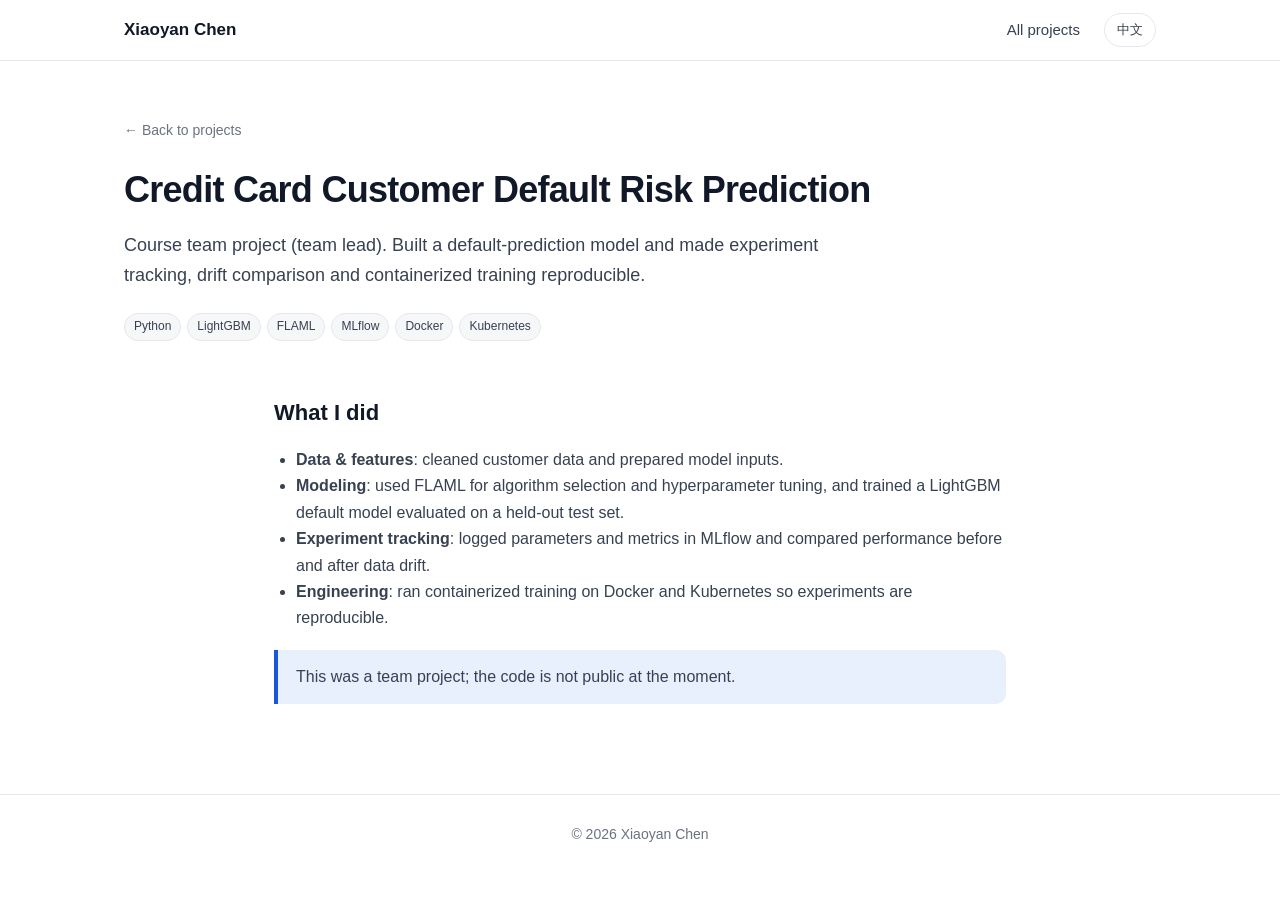
==== projects/credit-risk.html @ d42ccf3e "Portfolio site: home page and three project pages (zh/en) Co-Authored-By: Claude Opus 5.5 <noreply@a" ====
<!DOCTYPE html>
<html lang="zh-CN" data-lang="zh">
<head>
  <meta charset="utf-8">
  <meta name="viewport" content="width=device-width, initial-scale=1">
  <title>信用卡客户违约风险预测 | Xiaoyan Chen</title>
  <link rel="stylesheet" href="../assets/css/style.css">
  <script src="../assets/js/lang.js"></script>
</head>
<body>
<nav class="nav">
  <div class="wrap">
    <a class="brand" href="../index.html"><span class="zh">陈笑颜</span><span class="en">Xiaoyan Chen</span></a>
    <div class="nav-links">
      <a class="keep" href="../index.html#projects"><span class="zh">全部项目</span><span class="en">All projects</span></a>
      <button class="lang-btn" data-toggle-lang type="button"><span class="zh">EN</span><span class="en">中文</span></button>
    </div>
  </div>
</nav>

<header class="detail-hero">
  <div class="wrap">
    <a class="crumb" href="../index.html#projects">← <span class="zh">返回项目列表</span><span class="en">Back to projects</span></a>
    <h1><span class="zh">信用卡客户违约风险预测</span><span class="en">Credit Card Customer Default Risk Prediction</span></h1>
    <p class="lead">
      <span class="zh">课程团队项目(担任组长):构建违约预测模型,并把实验管理、数据漂移对比和容器化训练做成可复现的流程。</span>
      <span class="en">Course team project (team lead). Built a default-prediction model and made experiment tracking, drift comparison and containerized training reproducible.</span>
    </p>
    <div class="tags"><span class="tag">Python</span><span class="tag">LightGBM</span><span class="tag">FLAML</span><span class="tag">MLflow</span><span class="tag">Docker</span><span class="tag">Kubernetes</span></div>
  </div>
</header>

<section style="padding-top:8px">
  <div class="wrap prose">
    <h2 style="margin-top:0"><span class="zh">我负责的部分</span><span class="en">What I did</span></h2>
    <ul>
      <li><span class="zh"><b>数据与特征</b>:完成客户数据清洗和模型输入特征处理。</span><span class="en"><b>Data &amp; features</b>: cleaned customer data and prepared model inputs.</span></li>
      <li><span class="zh"><b>模型</b>:使用 FLAML 自动进行算法选择与超参数优化,训练 LightGBM 违约预测模型,并在独立测试集上评估。</span><span class="en"><b>Modeling</b>: used FLAML for algorithm selection and hyperparameter tuning, and trained a LightGBM default model evaluated on a held-out test set.</span></li>
      <li><span class="zh"><b>实验管理</b>:用 MLflow 记录参数与指标,对比数据漂移前后的模型表现。</span><span class="en"><b>Experiment tracking</b>: logged parameters and metrics in MLflow and compared performance before and after data drift.</span></li>
      <li><span class="zh"><b>工程化</b>:通过 Docker 与 Kubernetes 运行容器化训练流程,保证实验可复现。</span><span class="en"><b>Engineering</b>: ran containerized training on Docker and Kubernetes so experiments are reproducible.</span></li>
    </ul>
    <div class="callout">
      <span class="zh">这是团队项目,目前暂无公开代码。</span>
      <span class="en">This was a team project; the code is not public at the moment.</span>
    </div>
  </div>
</section>

<footer>© <span id="year">2026</span> <span class="zh">陈笑颜</span><span class="en">Xiaoyan Chen</span></footer>
</body>
</html>
---- assets/css/style.css ----
/* ---------- tokens ---------- */
:root {
  --accent: #1a56db;
  --accent-soft: #e8f0fe;
  --ink: #111827;
  --ink-2: #374151;
  --muted: #6b7280;
  --line: #e5e7eb;
  --bg: #ffffff;
  --bg-2: #f6f7f9;
  --radius: 14px;
  --shadow: 0 1px 2px rgba(17, 24, 39, .04), 0 4px 16px rgba(17, 24, 39, .06);
  --max: 1080px;
  /* System fonts only: no external font CDN, so the site loads everywhere (incl. mainland China). */
  --font: -apple-system, BlinkMacSystemFont, "Segoe UI", "PingFang SC", "Hiragino Sans GB", "Microsoft YaHei",
          "Noto Sans SC", "Helvetica Neue", Arial, sans-serif;
}

* { box-sizing: border-box; }
html { scroll-behavior: smooth; }
body { margin: 0; font-family: var(--font); color: var(--ink); background: var(--bg); line-height: 1.65;
       -webkit-font-smoothing: antialiased; }
img { max-width: 100%; display: block; }
a { color: var(--accent); text-decoration: none; }
a:hover { text-decoration: underline; }

/* ---------- language toggle: every text exists as .zh and .en ---------- */
html[data-lang="zh"] .en, html[data-lang="en"] .zh { display: none !important; }

/* ---------- layout ---------- */
.wrap { max-width: var(--max); margin: 0 auto; padding: 0 24px; }
section { padding: 72px 0; }
section.alt { background: var(--bg-2); }
.section-title { font-size: 28px; font-weight: 700; margin: 0 0 8px; letter-spacing: -.01em; }
.section-sub { color: var(--muted); margin: 0 0 36px; }

/* ---------- nav ---------- */
.nav { position: sticky; top: 0; z-index: 10; background: rgba(255, 255, 255, .88);
       backdrop-filter: saturate(180%) blur(10px); border-bottom: 1px solid var(--line); }
.nav .wrap { display: flex; align-items: center; justify-content: space-between; height: 60px; }
.brand { font-weight: 700; color: var(--ink); font-size: 17px; }
.brand:hover { text-decoration: none; }
.nav-links { display: flex; gap: 24px; align-items: center; }
.nav-links a { color: var(--ink-2); font-size: 15px; }
.lang-btn { border: 1px solid var(--line); background: #fff; border-radius: 999px; padding: 5px 12px;
            font: inherit; font-size: 13px; cursor: pointer; color: var(--ink-2); }
.lang-btn:hover { border-color: var(--accent); color: var(--accent); }

/* ---------- hero ---------- */
.hero { padding: 96px 0 72px; }
.eyebrow { display: inline-block; font-size: 13px; font-weight: 600; color: var(--accent); background: var(--accent-soft);
           padding: 4px 12px; border-radius: 999px; margin-bottom: 20px; }
.hero h1 { font-size: 46px; line-height: 1.15; margin: 0 0 16px; letter-spacing: -.02em; }
.hero h1 .name-en { color: var(--muted); font-weight: 600; font-size: 28px; margin-left: 10px; }
.hero p.lead { font-size: 19px; color: var(--ink-2); max-width: 720px; margin: 0 0 28px; }
.btns { display: flex; gap: 12px; flex-wrap: wrap; }
.btn { display: inline-flex; align-items: center; gap: 8px; padding: 10px 18px; border-radius: 10px; font-weight: 600;
       font-size: 15px; border: 1px solid var(--line); color: var(--ink); background: #fff; }
.btn:hover { text-decoration: none; border-color: var(--accent); color: var(--accent); }
.btn.primary { background: var(--accent); border-color: var(--accent); color: #fff; }
.btn.primary:hover { background: #1747b8; color: #fff; }
.stats { display: grid; grid-template-columns: repeat(4, 1fr); gap: 16px; margin-top: 48px; }
.stat { border: 1px solid var(--line); border-radius: var(--radius); padding: 18px 20px; background: #fff; }
.stat b { display: block; font-size: 24px; letter-spacing: -.01em; white-space: nowrap; }
.stat > span { color: var(--muted); font-size: 14px; }

/* ---------- project cards ---------- */
.cards { display: grid; grid-template-columns: repeat(3, 1fr); gap: 22px; }
.card { background: #fff; border: 1px solid var(--line); border-radius: var(--radius); overflow: hidden;
        box-shadow: var(--shadow); display: flex; flex-direction: column; transition: transform .15s ease; }
.card:hover { transform: translateY(-3px); }
.card .thumb { aspect-ratio: 16 / 10; background: var(--bg-2); overflow: hidden; border-bottom: 1px solid var(--line); }
.card .thumb img { width: 100%; height: 100%; object-fit: cover; object-position: top; }
.card .thumb.placeholder { display: grid; place-items: center; font-size: 40px; color: var(--accent);
                           background: linear-gradient(135deg, #eef4ff, #f8fafc); }
.card .body { padding: 18px 20px 20px; display: flex; flex-direction: column; flex: 1; }
.card h3 { margin: 0 0 6px; font-size: 18px; }
.card p { margin: 0 0 14px; color: var(--ink-2); font-size: 15px; flex: 1; }
.tags { display: flex; flex-wrap: wrap; gap: 6px; margin-bottom: 14px; }
.tag { font-size: 12px; padding: 3px 9px; border-radius: 999px; background: var(--bg-2); color: var(--ink-2);
       border: 1px solid var(--line); }
.card .links { display: flex; gap: 14px; font-size: 14px; font-weight: 600; }
.badge { display: inline-block; font-size: 11px; font-weight: 700; color: #047857; background: #d1fae5;
         padding: 2px 8px; border-radius: 999px; margin-left: 6px; vertical-align: 2px; }

/* ---------- timeline ---------- */
.timeline { display: grid; gap: 18px; }
.item { background: #fff; border: 1px solid var(--line); border-radius: var(--radius); padding: 20px 24px; }
.item-head { display: flex; justify-content: space-between; gap: 12px; flex-wrap: wrap; }
.item h3 { margin: 0; font-size: 17px; }
.item .role { color: var(--ink-2); font-weight: 500; }
.item .when { color: var(--muted); font-size: 14px; white-space: nowrap; }
.item ul { margin: 10px 0 0; padding-left: 20px; color: var(--ink-2); font-size: 15px; }
.item li { margin: 4px 0; }

/* ---------- skills ---------- */
.skills { display: grid; grid-template-columns: repeat(3, 1fr); gap: 18px; }
.skill { background: #fff; border: 1px solid var(--line); border-radius: var(--radius); padding: 20px 22px; }
.skill h3 { margin: 0 0 10px; font-size: 16px; }

/* ---------- contact / footer ---------- */
.contact { text-align: center; }
.contact .btns { justify-content: center; }
footer { border-top: 1px solid var(--line); padding: 28px 0; color: var(--muted); font-size: 14px; text-align: center; }

/* ---------- project detail pages ---------- */
.crumb { font-size: 14px; color: var(--muted); margin-bottom: 18px; display: inline-block; }
.detail-hero { padding: 56px 0 32px; }
.detail-hero h1 { font-size: 36px; margin: 0 0 12px; letter-spacing: -.02em; }
.detail-hero .lead { font-size: 18px; color: var(--ink-2); max-width: 760px; margin: 0 0 22px; }
.shot { border: 1px solid var(--line); border-radius: var(--radius); overflow: hidden; box-shadow: var(--shadow); background: #fff; }
.shot + figcaption, figcaption { color: var(--muted); font-size: 14px; margin-top: 8px; }
figure { margin: 0; }
.grid-2 { display: grid; grid-template-columns: 1fr 1fr; gap: 22px; }
.metrics { display: grid; grid-template-columns: repeat(4, 1fr); gap: 14px; margin: 8px 0 8px; }
.metric { border: 1px solid var(--line); border-radius: 12px; padding: 16px 18px; background: #fff; }
.metric b { display: block; font-size: 24px; color: var(--accent); letter-spacing: -.01em; white-space: nowrap; }
.metric > span { font-size: 13px; color: var(--muted); }
.prose { max-width: 780px; }
.prose h2 { font-size: 22px; margin: 36px 0 10px; }
.prose p, .prose li { color: var(--ink-2); font-size: 16px; }
.prose ul { padding-left: 22px; }
.callout { border-left: 4px solid var(--accent); background: var(--accent-soft); padding: 14px 18px; border-radius: 0 10px 10px 0;
           color: var(--ink-2); margin: 18px 0; }

/* ---------- responsive ---------- */
@media (max-width: 900px) {
  .cards, .skills { grid-template-columns: 1fr 1fr; }
  .stats, .metrics { grid-template-columns: 1fr 1fr; }
}
@media (max-width: 640px) {
  .nav-links a:not(.keep) { display: none; }
  .hero { padding: 56px 0 40px; }
  .hero h1 { font-size: 34px; }
  .stat b, .metric b { font-size: 20px; }
  .hero h1 .name-en { display: block; margin: 6px 0 0; font-size: 22px; }
  .cards, .skills, .grid-2 { grid-template-columns: 1fr; }
  section { padding: 52px 0; }
  .detail-hero h1 { font-size: 28px; }
}
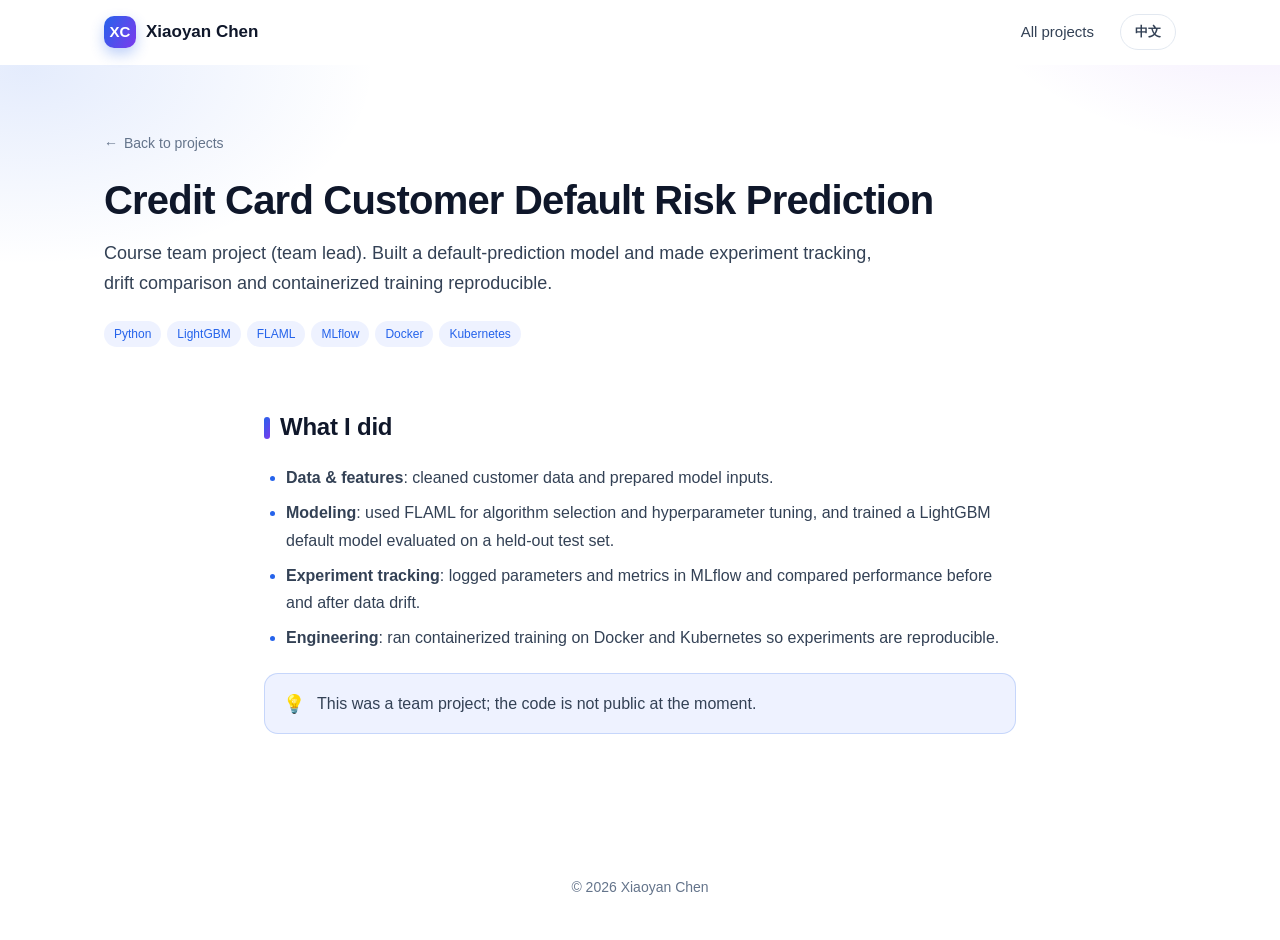
==== commit ca7545dd: "Redesign: gradient hero with profile card, timeline, motion, dark mode polish Co-Authored-By: Claude" ====
--- a/projects/credit-risk.html
+++ b/projects/credit-risk.html
@@ -3,6 +3,7 @@
 <head>
   <meta charset="utf-8">
   <meta name="viewport" content="width=device-width, initial-scale=1">
+  <link rel="icon" href="data:image/svg+xml,%3Csvg xmlns='http://www.w3.org/2000/svg' viewBox='0 0 64 64'%3E%3Cdefs%3E%3ClinearGradient id='g' x1='0' y1='0' x2='1' y2='1'%3E%3Cstop offset='0' stop-color='%232563eb'/%3E%3Cstop offset='1' stop-color='%237c3aed'/%3E%3C/linearGradient%3E%3C/defs%3E%3Crect width='64' height='64' rx='16' fill='url(%23g)'/%3E%3Ctext x='32' y='43' font-size='30' text-anchor='middle' fill='white' font-family='Arial' font-weight='700'%3EXC%3C/text%3E%3C/svg%3E">
   <title>信用卡客户违约风险预测 | Xiaoyan Chen</title>
   <link rel="stylesheet" href="../assets/css/style.css">
   <script src="../assets/js/lang.js"></script>
@@ -10,7 +11,7 @@
 <body>
 <nav class="nav">
   <div class="wrap">
-    <a class="brand" href="../index.html"><span class="zh">陈笑颜</span><span class="en">Xiaoyan Chen</span></a>
+    <a class="brand" href="../index.html"><span class="mono">XC</span><span class="zh">陈笑颜</span><span class="en">Xiaoyan Chen</span></a>
     <div class="nav-links">
       <a class="keep" href="../index.html#projects"><span class="zh">全部项目</span><span class="en">All projects</span></a>
       <button class="lang-btn" data-toggle-lang type="button"><span class="zh">EN</span><span class="en">中文</span></button>
@@ -31,7 +32,7 @@
 </header>
 
 <section style="padding-top:8px">
-  <div class="wrap prose">
+  <div class="wrap prose reveal">
     <h2 style="margin-top:0"><span class="zh">我负责的部分</span><span class="en">What I did</span></h2>
     <ul>
       <li><span class="zh"><b>数据与特征</b>:完成客户数据清洗和模型输入特征处理。</span><span class="en"><b>Data &amp; features</b>: cleaned customer data and prepared model inputs.</span></li>
--- a/assets/css/style.css
+++ b/assets/css/style.css
@@ -1,140 +1,247 @@
 /* ---------- tokens ---------- */
 :root {
-  --accent: #1a56db;
-  --accent-soft: #e8f0fe;
-  --ink: #111827;
-  --ink-2: #374151;
-  --muted: #6b7280;
-  --line: #e5e7eb;
+  --accent: #2563eb;
+  --accent-2: #7c3aed;
+  --accent-soft: #eef2ff;
+  --grad: linear-gradient(120deg, #2563eb 0%, #7c3aed 100%);
+  --ink: #0f172a;
+  --ink-2: #334155;
+  --muted: #64748b;
+  --line: #e2e8f0;
   --bg: #ffffff;
-  --bg-2: #f6f7f9;
-  --radius: 14px;
-  --shadow: 0 1px 2px rgba(17, 24, 39, .04), 0 4px 16px rgba(17, 24, 39, .06);
-  --max: 1080px;
+  --bg-2: #f8fafc;
+  --card: #ffffff;
+  --radius: 16px;
+  --shadow: 0 1px 2px rgba(15, 23, 42, .04), 0 8px 24px rgba(15, 23, 42, .06);
+  --shadow-lg: 0 2px 4px rgba(15, 23, 42, .04), 0 18px 40px rgba(37, 99, 235, .14);
+  --max: 1120px;
   /* System fonts only: no external font CDN, so the site loads everywhere (incl. mainland China). */
   --font: -apple-system, BlinkMacSystemFont, "Segoe UI", "PingFang SC", "Hiragino Sans GB", "Microsoft YaHei",
           "Noto Sans SC", "Helvetica Neue", Arial, sans-serif;
 }
 
+@media (prefers-color-scheme: dark) {
+  :root {
+    --accent: #60a5fa; --accent-2: #a78bfa; --accent-soft: rgba(96, 165, 250, .12);
+    --grad: linear-gradient(120deg, #60a5fa 0%, #a78bfa 100%);
+    --ink: #e2e8f0; --ink-2: #cbd5e1; --muted: #94a3b8; --line: #1e293b;
+    --bg: #0b1120; --bg-2: #0f172a; --card: #111a2e;
+    --shadow: 0 1px 2px rgba(0, 0, 0, .3), 0 8px 24px rgba(0, 0, 0, .25);
+    --shadow-lg: 0 2px 4px rgba(0, 0, 0, .3), 0 18px 40px rgba(96, 165, 250, .12);
+  }
+}
+
 * { box-sizing: border-box; }
 html { scroll-behavior: smooth; }
-body { margin: 0; font-family: var(--font); color: var(--ink); background: var(--bg); line-height: 1.65;
+body { margin: 0; font-family: var(--font); color: var(--ink); background: var(--bg); line-height: 1.7;
        -webkit-font-smoothing: antialiased; }
 img { max-width: 100%; display: block; }
 a { color: var(--accent); text-decoration: none; }
-a:hover { text-decoration: underline; }
+a:hover { text-decoration: underline; text-underline-offset: 3px; }
+::selection { background: rgba(124, 58, 237, .18); }
 
 /* ---------- language toggle: every text exists as .zh and .en ---------- */
 html[data-lang="zh"] .en, html[data-lang="en"] .zh { display: none !important; }
 
 /* ---------- layout ---------- */
 .wrap { max-width: var(--max); margin: 0 auto; padding: 0 24px; }
-section { padding: 72px 0; }
+section { padding: 88px 0; position: relative; }
 section.alt { background: var(--bg-2); }
-.section-title { font-size: 28px; font-weight: 700; margin: 0 0 8px; letter-spacing: -.01em; }
-.section-sub { color: var(--muted); margin: 0 0 36px; }
+.kicker { display: inline-flex; align-items: center; gap: 10px; font-size: 13px; font-weight: 700; letter-spacing: .08em;
+          text-transform: uppercase; color: var(--accent); margin-bottom: 10px; }
+.kicker::before { content: ""; width: 22px; height: 2px; border-radius: 2px; background: var(--grad); }
+.section-title { font-size: 32px; font-weight: 800; margin: 0 0 10px; letter-spacing: -.02em; line-height: 1.25; }
+.section-sub { color: var(--muted); margin: 0 0 40px; font-size: 16px; }
 
 /* ---------- nav ---------- */
-.nav { position: sticky; top: 0; z-index: 10; background: rgba(255, 255, 255, .88);
-       backdrop-filter: saturate(180%) blur(10px); border-bottom: 1px solid var(--line); }
-.nav .wrap { display: flex; align-items: center; justify-content: space-between; height: 60px; }
-.brand { font-weight: 700; color: var(--ink); font-size: 17px; }
+.nav { position: sticky; top: 0; z-index: 20; background: color-mix(in srgb, var(--bg) 82%, transparent);
+       backdrop-filter: saturate(180%) blur(14px); -webkit-backdrop-filter: saturate(180%) blur(14px);
+       border-bottom: 1px solid transparent; transition: border-color .2s, box-shadow .2s; }
+.nav.scrolled { border-bottom-color: var(--line); box-shadow: 0 4px 20px rgba(15, 23, 42, .05); }
+.nav .wrap { display: flex; align-items: center; justify-content: space-between; height: 64px; }
+.brand { display: inline-flex; align-items: center; gap: 10px; font-weight: 800; color: var(--ink); font-size: 17px; }
 .brand:hover { text-decoration: none; }
-.nav-links { display: flex; gap: 24px; align-items: center; }
-.nav-links a { color: var(--ink-2); font-size: 15px; }
-.lang-btn { border: 1px solid var(--line); background: #fff; border-radius: 999px; padding: 5px 12px;
-            font: inherit; font-size: 13px; cursor: pointer; color: var(--ink-2); }
+.brand .mono { width: 32px; height: 32px; border-radius: 10px; background: var(--grad); color: #fff; display: grid;
+               place-items: center; font-size: 15px; box-shadow: 0 6px 14px rgba(37, 99, 235, .3); }
+.nav-links { display: flex; gap: 6px; align-items: center; }
+.nav-links a { color: var(--ink-2); font-size: 15px; padding: 6px 12px; border-radius: 999px; transition: background .15s, color .15s; }
+.nav-links a:hover { text-decoration: none; background: var(--accent-soft); color: var(--accent); }
+.nav-links a.active { color: var(--accent); background: var(--accent-soft); font-weight: 600; }
+.lang-btn { margin-left: 8px; border: 1px solid var(--line); background: var(--card); border-radius: 999px; padding: 6px 14px;
+            font: inherit; font-size: 13px; font-weight: 600; cursor: pointer; color: var(--ink-2); transition: all .15s; }
 .lang-btn:hover { border-color: var(--accent); color: var(--accent); }
 
 /* ---------- hero ---------- */
-.hero { padding: 96px 0 72px; }
-.eyebrow { display: inline-block; font-size: 13px; font-weight: 600; color: var(--accent); background: var(--accent-soft);
-           padding: 4px 12px; border-radius: 999px; margin-bottom: 20px; }
-.hero h1 { font-size: 46px; line-height: 1.15; margin: 0 0 16px; letter-spacing: -.02em; }
-.hero h1 .name-en { color: var(--muted); font-weight: 600; font-size: 28px; margin-left: 10px; }
-.hero p.lead { font-size: 19px; color: var(--ink-2); max-width: 720px; margin: 0 0 28px; }
+.hero { padding: 104px 0 84px; position: relative; overflow: hidden; }
+.hero::before { content: ""; position: absolute; inset: -120px -10% 0 -10%; z-index: -1;
+  mask-image: linear-gradient(#000 60%, transparent); -webkit-mask-image: linear-gradient(#000 60%, transparent);
+  background:
+    radial-gradient(520px 320px at 12% 18%, rgba(37, 99, 235, .14), transparent 70%),
+    radial-gradient(460px 300px at 88% 10%, rgba(124, 58, 237, .14), transparent 70%),
+    radial-gradient(380px 260px at 60% 70%, rgba(14, 165, 233, .10), transparent 70%); }
+.hero::after { content: ""; position: absolute; inset: 0; z-index: -1; opacity: .5;
+  background-image: linear-gradient(var(--line) 1px, transparent 1px), linear-gradient(90deg, var(--line) 1px, transparent 1px);
+  background-size: 44px 44px; mask-image: radial-gradient(ellipse at 30% 30%, #000 10%, transparent 65%);
+  -webkit-mask-image: radial-gradient(ellipse at 30% 30%, #000 10%, transparent 65%); }
+.hero-grid { display: grid; grid-template-columns: 1.35fr 1fr; gap: 48px; align-items: center; }
+.eyebrow { display: inline-flex; align-items: center; gap: 8px; font-size: 13px; font-weight: 600; color: var(--accent);
+           background: var(--accent-soft); border: 1px solid rgba(37, 99, 235, .15); padding: 5px 14px; border-radius: 999px;
+           margin-bottom: 22px; }
+.eyebrow .dot { width: 7px; height: 7px; border-radius: 50%; background: #10b981; box-shadow: 0 0 0 3px rgba(16, 185, 129, .2); }
+.hero h1 { font-size: 56px; line-height: 1.08; margin: 0 0 18px; letter-spacing: -.03em; font-weight: 800; }
+.grad-text { background: var(--grad); -webkit-background-clip: text; background-clip: text; color: transparent; }
+.hero h1 .name-en { display: block; color: var(--muted); font-weight: 600; font-size: 26px; letter-spacing: -.01em; margin-top: 8px; }
+.hero p.lead { font-size: 19px; color: var(--ink-2); max-width: 620px; margin: 0 0 30px; }
 .btns { display: flex; gap: 12px; flex-wrap: wrap; }
-.btn { display: inline-flex; align-items: center; gap: 8px; padding: 10px 18px; border-radius: 10px; font-weight: 600;
-       font-size: 15px; border: 1px solid var(--line); color: var(--ink); background: #fff; }
-.btn:hover { text-decoration: none; border-color: var(--accent); color: var(--accent); }
-.btn.primary { background: var(--accent); border-color: var(--accent); color: #fff; }
-.btn.primary:hover { background: #1747b8; color: #fff; }
-.stats { display: grid; grid-template-columns: repeat(4, 1fr); gap: 16px; margin-top: 48px; }
-.stat { border: 1px solid var(--line); border-radius: var(--radius); padding: 18px 20px; background: #fff; }
-.stat b { display: block; font-size: 24px; letter-spacing: -.01em; white-space: nowrap; }
+.btn { display: inline-flex; align-items: center; gap: 8px; padding: 11px 20px; border-radius: 12px; font-weight: 600;
+       font-size: 15px; border: 1px solid var(--line); color: var(--ink); background: var(--card); transition: all .15s ease; }
+.btn:hover { text-decoration: none; border-color: var(--accent); color: var(--accent); transform: translateY(-1px); }
+.btn.primary { background: var(--grad); border-color: transparent; color: #fff; box-shadow: 0 8px 20px rgba(37, 99, 235, .28); }
+.btn.primary:hover { color: #fff; box-shadow: 0 12px 26px rgba(37, 99, 235, .36); }
+.btn svg { width: 16px; height: 16px; }
+
+.profile { background: var(--card); border: 1px solid var(--line); border-radius: 22px; padding: 26px; box-shadow: var(--shadow-lg);
+           position: relative; }
+.profile::before { content: ""; position: absolute; inset: -1px; border-radius: 22px; padding: 1px; background: var(--grad);
+  -webkit-mask: linear-gradient(#000 0 0) content-box, linear-gradient(#000 0 0); -webkit-mask-composite: xor;
+  mask-composite: exclude; opacity: .55; pointer-events: none; }
+.profile-head { display: flex; gap: 14px; align-items: center; margin-bottom: 18px; }
+.avatar { width: 56px; height: 56px; border-radius: 16px; background: var(--grad); color: #fff; display: grid; place-items: center;
+          font-size: 24px; font-weight: 800; box-shadow: 0 10px 22px rgba(124, 58, 237, .3); }
+.profile-head b { display: block; font-size: 17px; }
+.profile-head span { color: var(--muted); font-size: 14px; }
+.focus { display: grid; gap: 10px; }
+.focus div { display: flex; gap: 12px; align-items: center; padding: 11px 14px; border-radius: 12px; background: var(--bg-2);
+             border: 1px solid var(--line); font-size: 15px; color: var(--ink-2); }
+.focus i { font-style: normal; font-size: 18px; }
+.profile-foot { margin-top: 16px; font-size: 13px; color: var(--muted); display: flex; justify-content: space-between; }
+
+.stats { display: grid; grid-template-columns: repeat(4, 1fr); gap: 16px; margin-top: 56px; }
+.stat { border: 1px solid var(--line); border-radius: var(--radius); padding: 20px 22px; background: var(--card); box-shadow: var(--shadow); }
+.stat b { display: block; font-size: 28px; letter-spacing: -.02em; white-space: nowrap; font-weight: 800; }
 .stat > span { color: var(--muted); font-size: 14px; }
 
 /* ---------- project cards ---------- */
-.cards { display: grid; grid-template-columns: repeat(3, 1fr); gap: 22px; }
-.card { background: #fff; border: 1px solid var(--line); border-radius: var(--radius); overflow: hidden;
-        box-shadow: var(--shadow); display: flex; flex-direction: column; transition: transform .15s ease; }
-.card:hover { transform: translateY(-3px); }
-.card .thumb { aspect-ratio: 16 / 10; background: var(--bg-2); overflow: hidden; border-bottom: 1px solid var(--line); }
-.card .thumb img { width: 100%; height: 100%; object-fit: cover; object-position: top; }
-.card .thumb.placeholder { display: grid; place-items: center; font-size: 40px; color: var(--accent);
-                           background: linear-gradient(135deg, #eef4ff, #f8fafc); }
-.card .body { padding: 18px 20px 20px; display: flex; flex-direction: column; flex: 1; }
-.card h3 { margin: 0 0 6px; font-size: 18px; }
-.card p { margin: 0 0 14px; color: var(--ink-2); font-size: 15px; flex: 1; }
-.tags { display: flex; flex-wrap: wrap; gap: 6px; margin-bottom: 14px; }
-.tag { font-size: 12px; padding: 3px 9px; border-radius: 999px; background: var(--bg-2); color: var(--ink-2);
-       border: 1px solid var(--line); }
-.card .links { display: flex; gap: 14px; font-size: 14px; font-weight: 600; }
-.badge { display: inline-block; font-size: 11px; font-weight: 700; color: #047857; background: #d1fae5;
-         padding: 2px 8px; border-radius: 999px; margin-left: 6px; vertical-align: 2px; }
+.cards { display: grid; grid-template-columns: repeat(3, 1fr); gap: 24px; }
+.card { background: var(--card); border: 1px solid var(--line); border-radius: 20px; overflow: hidden; box-shadow: var(--shadow);
+        display: flex; flex-direction: column; transition: transform .2s ease, box-shadow .2s ease, border-color .2s; position: relative; }
+.card::after { content: ""; position: absolute; left: 0; right: 0; top: 0; height: 3px; background: var(--grad); opacity: 0; transition: opacity .2s; }
+.card:hover { transform: translateY(-6px); box-shadow: var(--shadow-lg); border-color: rgba(37, 99, 235, .25); }
+.card:hover::after { opacity: 1; }
+.card .thumb { aspect-ratio: 16 / 10; background: var(--bg-2); overflow: hidden; border-bottom: 1px solid var(--line); display: block; }
+.card .thumb img { width: 100%; height: 100%; object-fit: cover; object-position: top; transition: transform .5s ease; }
+.card:hover .thumb img { transform: scale(1.04); }
+.card .thumb.placeholder { display: grid; place-items: center; position: relative;
+  background: radial-gradient(240px 160px at 30% 30%, rgba(37, 99, 235, .18), transparent 70%),
+              radial-gradient(240px 160px at 75% 75%, rgba(124, 58, 237, .18), transparent 70%), var(--bg-2); }
+.card .thumb.placeholder svg { width: 72%; height: auto; }
+.card .body { padding: 20px 22px 22px; display: flex; flex-direction: column; flex: 1; }
+.card h3 { margin: 0 0 8px; font-size: 18px; line-height: 1.4; }
+.card p { margin: 0 0 16px; color: var(--ink-2); font-size: 15px; flex: 1; }
+.tags { display: flex; flex-wrap: wrap; gap: 6px; margin-bottom: 16px; }
+.tag { font-size: 12px; font-weight: 500; padding: 3px 10px; border-radius: 999px; background: var(--accent-soft); color: var(--accent); }
+.card .links { display: flex; gap: 16px; font-size: 14px; font-weight: 700; padding-top: 14px; border-top: 1px dashed var(--line); }
+.badge { display: inline-flex; align-items: center; gap: 5px; font-size: 11px; font-weight: 800; color: #047857; background: #d1fae5;
+         padding: 2px 9px; border-radius: 999px; margin-left: 6px; vertical-align: 3px; letter-spacing: .04em; }
+.badge::before { content: ""; width: 6px; height: 6px; border-radius: 50%; background: #10b981; animation: pulse 1.8s infinite; }
+@keyframes pulse { 0% { box-shadow: 0 0 0 0 rgba(16, 185, 129, .6); } 70% { box-shadow: 0 0 0 6px rgba(16, 185, 129, 0); } 100% { box-shadow: 0 0 0 0 rgba(16, 185, 129, 0); } }
 
 /* ---------- timeline ---------- */
-.timeline { display: grid; gap: 18px; }
-.item { background: #fff; border: 1px solid var(--line); border-radius: var(--radius); padding: 20px 24px; }
-.item-head { display: flex; justify-content: space-between; gap: 12px; flex-wrap: wrap; }
+.timeline { position: relative; display: grid; gap: 20px; padding-left: 30px; }
+.timeline::before { content: ""; position: absolute; left: 8px; top: 8px; bottom: 8px; width: 2px; border-radius: 2px;
+                    background: linear-gradient(var(--accent), var(--accent-2), transparent); opacity: .5; }
+.item { position: relative; background: var(--card); border: 1px solid var(--line); border-radius: var(--radius); padding: 22px 26px;
+        box-shadow: var(--shadow); transition: border-color .2s, transform .2s; }
+.item:hover { border-color: rgba(37, 99, 235, .3); transform: translateX(3px); }
+.item::before { content: ""; position: absolute; left: -29px; top: 28px; width: 14px; height: 14px; border-radius: 50%;
+                background: var(--card); border: 3px solid var(--accent); box-shadow: 0 0 0 4px var(--accent-soft); }
+.item-head { display: flex; justify-content: space-between; gap: 12px; flex-wrap: wrap; align-items: baseline; }
 .item h3 { margin: 0; font-size: 17px; }
-.item .role { color: var(--ink-2); font-weight: 500; }
-.item .when { color: var(--muted); font-size: 14px; white-space: nowrap; }
-.item ul { margin: 10px 0 0; padding-left: 20px; color: var(--ink-2); font-size: 15px; }
-.item li { margin: 4px 0; }
+.item .role { display: block; color: var(--accent); font-weight: 600; font-size: 14px; margin-top: 2px; }
+.item .when { color: var(--muted); font-size: 13px; white-space: nowrap; background: var(--bg-2); border: 1px solid var(--line);
+              padding: 2px 10px; border-radius: 999px; }
+.item ul { margin: 12px 0 0; padding-left: 18px; color: var(--ink-2); font-size: 15px; }
+.item li { margin: 5px 0; }
+.item li::marker { color: var(--accent); }
 
 /* ---------- skills ---------- */
-.skills { display: grid; grid-template-columns: repeat(3, 1fr); gap: 18px; }
-.skill { background: #fff; border: 1px solid var(--line); border-radius: var(--radius); padding: 20px 22px; }
-.skill h3 { margin: 0 0 10px; font-size: 16px; }
+.skills { display: grid; grid-template-columns: repeat(3, 1fr); gap: 20px; }
+.skill { background: var(--card); border: 1px solid var(--line); border-radius: var(--radius); padding: 22px 24px; box-shadow: var(--shadow); }
+.skill h3 { margin: 0 0 14px; font-size: 16px; display: flex; align-items: center; gap: 10px; }
+.skill h3 i { font-style: normal; width: 34px; height: 34px; border-radius: 10px; display: grid; place-items: center;
+              background: var(--accent-soft); font-size: 17px; }
+.skill .tags { margin-bottom: 0; }
+.skill .tag { background: var(--bg-2); color: var(--ink-2); border: 1px solid var(--line); }
 
 /* ---------- contact / footer ---------- */
-.contact { text-align: center; }
-.contact .btns { justify-content: center; }
-footer { border-top: 1px solid var(--line); padding: 28px 0; color: var(--muted); font-size: 14px; text-align: center; }
+.contact-card { text-align: center; border-radius: 26px; padding: 56px 28px; color: #fff; background: var(--grad);
+                box-shadow: 0 24px 60px rgba(37, 99, 235, .28); position: relative; overflow: hidden; }
+.contact-card::before { content: ""; position: absolute; inset: 0; opacity: .25;
+  background: radial-gradient(300px 200px at 15% 20%, #fff, transparent 70%), radial-gradient(260px 180px at 85% 90%, #fff, transparent 70%); }
+.contact-card > * { position: relative; }
+.contact-card .section-title { color: #fff; }
+.contact-card .section-sub { color: rgba(255, 255, 255, .85); margin-bottom: 28px; }
+.contact-card .btns { justify-content: center; }
+.contact-card .btn { background: #fff; color: var(--accent); border-color: transparent; }
+.contact-card .btn.ghost { background: rgba(255, 255, 255, .14); color: #fff; border-color: rgba(255, 255, 255, .45); }
+footer { padding: 32px 0 40px; color: var(--muted); font-size: 14px; text-align: center; }
 
 /* ---------- project detail pages ---------- */
-.crumb { font-size: 14px; color: var(--muted); margin-bottom: 18px; display: inline-block; }
-.detail-hero { padding: 56px 0 32px; }
-.detail-hero h1 { font-size: 36px; margin: 0 0 12px; letter-spacing: -.02em; }
-.detail-hero .lead { font-size: 18px; color: var(--ink-2); max-width: 760px; margin: 0 0 22px; }
-.shot { border: 1px solid var(--line); border-radius: var(--radius); overflow: hidden; box-shadow: var(--shadow); background: #fff; }
-.shot + figcaption, figcaption { color: var(--muted); font-size: 14px; margin-top: 8px; }
+.crumb { font-size: 14px; color: var(--muted); margin-bottom: 20px; display: inline-flex; align-items: center; gap: 6px; }
+.detail-hero { padding: 64px 0 36px; position: relative; overflow: hidden; }
+.detail-hero::before { content: ""; position: absolute; inset: -30% -10% auto -10%; height: 520px; z-index: -1;
+  background: radial-gradient(500px 280px at 10% 20%, rgba(37, 99, 235, .12), transparent 70%),
+              radial-gradient(420px 260px at 90% 0%, rgba(124, 58, 237, .12), transparent 70%); }
+.detail-hero h1 { font-size: 40px; margin: 0 0 14px; letter-spacing: -.02em; line-height: 1.2; font-weight: 800; }
+.detail-hero .lead { font-size: 18px; color: var(--ink-2); max-width: 780px; margin: 0 0 22px; }
+.shot { border: 1px solid var(--line); border-radius: 18px; overflow: hidden; box-shadow: var(--shadow-lg); background: var(--card); }
+figcaption { color: var(--muted); font-size: 14px; margin-top: 10px; }
 figure { margin: 0; }
-.grid-2 { display: grid; grid-template-columns: 1fr 1fr; gap: 22px; }
-.metrics { display: grid; grid-template-columns: repeat(4, 1fr); gap: 14px; margin: 8px 0 8px; }
-.metric { border: 1px solid var(--line); border-radius: 12px; padding: 16px 18px; background: #fff; }
-.metric b { display: block; font-size: 24px; color: var(--accent); letter-spacing: -.01em; white-space: nowrap; }
+.grid-2 { display: grid; grid-template-columns: 1fr 1fr; gap: 24px; }
+.metrics { display: grid; grid-template-columns: repeat(4, 1fr); gap: 16px; margin: 8px 0; }
+.metric { border: 1px solid var(--line); border-radius: 16px; padding: 18px 20px; background: var(--card); box-shadow: var(--shadow);
+          position: relative; overflow: hidden; }
+.metric::before { content: ""; position: absolute; left: 0; top: 0; bottom: 0; width: 4px; background: var(--grad); }
+.metric b { display: block; font-size: 26px; letter-spacing: -.02em; white-space: nowrap; font-weight: 800;
+            background: var(--grad); -webkit-background-clip: text; background-clip: text; color: transparent; }
 .metric > span { font-size: 13px; color: var(--muted); }
-.prose { max-width: 780px; }
-.prose h2 { font-size: 22px; margin: 36px 0 10px; }
+.prose { max-width: 800px; }
+.prose h2 { font-size: 24px; margin: 44px 0 12px; letter-spacing: -.01em; display: flex; align-items: center; gap: 10px; }
+.prose h2::before { content: ""; width: 6px; height: 22px; border-radius: 3px; background: var(--grad); }
 .prose p, .prose li { color: var(--ink-2); font-size: 16px; }
 .prose ul { padding-left: 22px; }
-.callout { border-left: 4px solid var(--accent); background: var(--accent-soft); padding: 14px 18px; border-radius: 0 10px 10px 0;
-           color: var(--ink-2); margin: 18px 0; }
+.prose li { margin: 8px 0; }
+.prose li::marker { color: var(--accent); }
+.prose code { font-size: .9em; background: var(--accent-soft); color: var(--accent); padding: 1px 6px; border-radius: 6px; }
+.callout { border: 1px solid rgba(37, 99, 235, .2); background: var(--accent-soft); padding: 16px 20px; border-radius: 14px;
+           color: var(--ink-2); margin: 22px 0; position: relative; padding-left: 52px; }
+.callout::before { content: "💡"; position: absolute; left: 18px; top: 15px; font-size: 18px; }
+
+/* ---------- scroll reveal (disabled for reduced motion) ---------- */
+.reveal { opacity: 0; transform: translateY(18px); transition: opacity .6s ease, transform .6s ease; }
+.reveal.in { opacity: 1; transform: none; }
+@media (prefers-reduced-motion: reduce) {
+  .reveal { opacity: 1; transform: none; transition: none; }
+  .card, .item, .btn, .card .thumb img { transition: none; }
+  .badge::before { animation: none; }
+}
 
 /* ---------- responsive ---------- */
-@media (max-width: 900px) {
+@media (max-width: 960px) {
+  .hero-grid { grid-template-columns: 1fr; }
+  .profile { max-width: 520px; }
   .cards, .skills { grid-template-columns: 1fr 1fr; }
   .stats, .metrics { grid-template-columns: 1fr 1fr; }
 }
 @media (max-width: 640px) {
   .nav-links a:not(.keep) { display: none; }
-  .hero { padding: 56px 0 40px; }
-  .hero h1 { font-size: 34px; }
-  .stat b, .metric b { font-size: 20px; }
-  .hero h1 .name-en { display: block; margin: 6px 0 0; font-size: 22px; }
+  .hero { padding: 64px 0 48px; }
+  .hero h1 { font-size: 40px; }
+  .hero h1 .name-en { font-size: 22px; }
+  .stat b, .metric b { font-size: 22px; }
   .cards, .skills, .grid-2 { grid-template-columns: 1fr; }
-  section { padding: 52px 0; }
-  .detail-hero h1 { font-size: 28px; }
-}
+  section { padding: 60px 0; }
+  .section-title { font-size: 26px; }
+  .detail-hero h1 { font-size: 30px; }
+  .contact-card { padding: 40px 20px; }
+}
